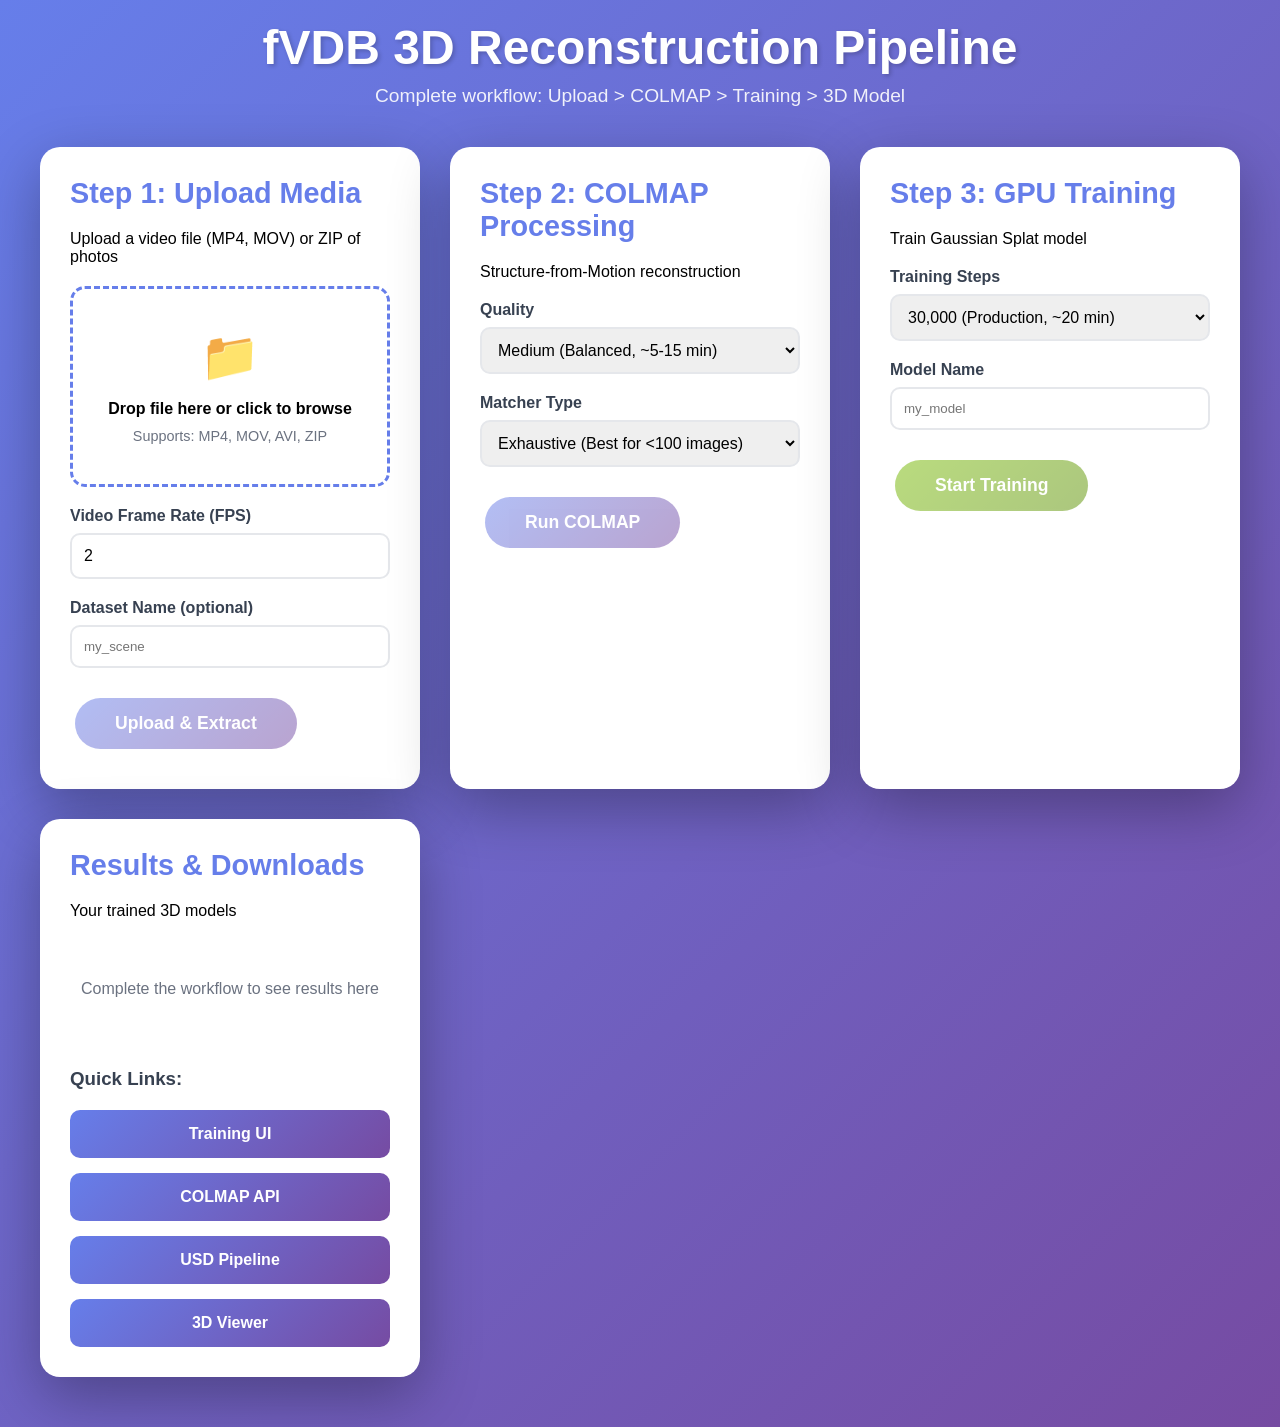
==== streaming-server/workflow.html @ b70353fe "Initial commit: fVDB Docker workflow for 3D Gaussian Splatting - COLMAP processing service for image" ====
<!DOCTYPE html>
<html>
<head>
    <title>fVDB 3D Reconstruction Pipeline</title>
    <style>
        * { margin: 0; padding: 0; box-sizing: border-box; }
        body {
            font-family: -apple-system, BlinkMacSystemFont, 'Segoe UI', Roboto, Oxygen, Ubuntu, Cantarell, sans-serif;
            background: linear-gradient(135deg, #667eea 0%, #764ba2 100%);
            min-height: 100vh;
            padding: 20px;
        }
        .container {
            max-width: 1200px;
            margin: 0 auto;
        }
        .header {
            text-align: center;
            color: white;
            margin-bottom: 40px;
        }
        .header h1 {
            font-size: 3em;
            margin-bottom: 10px;
            text-shadow: 2px 2px 4px rgba(0,0,0,0.2);
        }
        .header p {
            font-size: 1.2em;
            opacity: 0.9;
        }
        .workflow-grid {
            display: grid;
            grid-template-columns: repeat(auto-fit, minmax(350px, 1fr));
            gap: 30px;
            margin-bottom: 30px;
        }
        .card {
            background: white;
            border-radius: 20px;
            padding: 30px;
            box-shadow: 0 20px 60px rgba(0,0,0,0.3);
            transition: transform 0.3s ease;
        }
        .card:hover {
            transform: translateY(-5px);
        }
        .card h2 {
            color: #667eea;
            margin-bottom: 20px;
            font-size: 1.8em;
        }
        .upload-zone {
            border: 3px dashed #667eea;
            border-radius: 15px;
            padding: 40px 20px;
            text-align: center;
            cursor: pointer;
            transition: all 0.3s ease;
            margin: 20px 0;
        }
        .upload-zone:hover {
            border-color: #764ba2;
            background: #f7f9fc;
        }
        .upload-zone.dragover {
            background: #e7f3ff;
            border-color: #76b900;
        }
        .upload-icon {
            font-size: 3em;
            color: #667eea;
            margin-bottom: 15px;
        }
        input[type="file"] {
            display: none;
        }
        .btn {
            display: inline-block;
            padding: 15px 40px;
            background: linear-gradient(135deg, #667eea 0%, #764ba2 100%);
            color: white;
            border: none;
            border-radius: 30px;
            font-size: 1.1em;
            font-weight: 600;
            cursor: pointer;
            transition: all 0.3s ease;
            text-decoration: none;
            margin: 10px 5px;
        }
        .btn:hover {
            transform: scale(1.05);
            box-shadow: 0 10px 25px rgba(102, 126, 234, 0.4);
        }
        .btn:disabled {
            opacity: 0.5;
            cursor: not-allowed;
            transform: none;
        }
        .btn-success {
            background: linear-gradient(135deg, #76b900 0%, #5a8f00 100%);
        }
        .btn-secondary {
            background: linear-gradient(135deg, #f093fb 0%, #f5576c 100%);
        }
        .status-box {
            background: #f7f9fc;
            border-left: 4px solid #667eea;
            padding: 20px;
            border-radius: 10px;
            margin: 20px 0;
        }
        .status-box.processing {
            border-color: #3b82f6;
            background: #eff6ff;
        }
        .status-box.complete {
            border-color: #76b900;
            background: #f0fdf4;
        }
        .status-box.error {
            border-color: #ef4444;
            background: #fef2f2;
        }
        .progress-bar {
            width: 100%;
            height: 30px;
            background: #e5e7eb;
            border-radius: 15px;
            overflow: hidden;
            margin: 15px 0;
        }
        .progress-fill {
            height: 100%;
            background: linear-gradient(90deg, #667eea 0%, #764ba2 100%);
            transition: width 0.5s ease;
            display: flex;
            align-items: center;
            justify-content: center;
            color: white;
            font-weight: 600;
        }
        .option-group {
            margin: 20px 0;
        }
        .option-group label {
            display: block;
            margin-bottom: 8px;
            font-weight: 600;
            color: #374151;
        }
        .option-group select,
        .option-group input[type="number"] {
            width: 100%;
            padding: 12px;
            border: 2px solid #e5e7eb;
            border-radius: 10px;
            font-size: 1em;
        }
        .services-grid {
            display: grid;
            grid-template-columns: repeat(auto-fit, minmax(200px, 1fr));
            gap: 15px;
            margin-top: 20px;
        }
        .service-link {
            display: block;
            padding: 15px;
            background: linear-gradient(135deg, #667eea 0%, #764ba2 100%);
            color: white;
            text-decoration: none;
            border-radius: 10px;
            text-align: center;
            font-weight: 600;
            transition: transform 0.3s ease;
        }
        .service-link:hover {
            transform: translateY(-3px);
            box-shadow: 0 5px 15px rgba(0,0,0,0.2);
        }
        .job-list {
            max-height: 400px;
            overflow-y: auto;
        }
        .job-item {
            padding: 15px;
            background: #f7f9fc;
            border-radius: 10px;
            margin: 10px 0;
            display: flex;
            justify-content: space-between;
            align-items: center;
        }
        .job-status {
            padding: 5px 15px;
            border-radius: 20px;
            font-size: 0.9em;
            font-weight: 600;
        }
        .status-processing { background: #3b82f6; color: white; }
        .status-completed { background: #76b900; color: white; }
        .status-failed { background: #ef4444; color: white; }
        .file-info {
            background: #e7f3ff;
            padding: 15px;
            border-radius: 10px;
            margin: 15px 0;
        }
        .file-info strong {
            color: #667eea;
        }
    </style>
</head>
<body>
    <div class="container">
        <div class="header">
            <h1>fVDB 3D Reconstruction Pipeline</h1>
            <p>Complete workflow: Upload > COLMAP > Training > 3D Model</p>
        </div>

        <div class="workflow-grid">
            <!-- Step 1: Upload -->
            <div class="card">
                <h2>Step 1: Upload Media</h2>
                <p style="margin-bottom: 20px;">Upload a video file (MP4, MOV) or ZIP of photos</p>
                
                <div class="upload-zone" id="uploadZone">
                    <div class="upload-icon">&#128193;</div>
                    <p><strong>Drop file here or click to browse</strong></p>
                    <p style="font-size: 0.9em; color: #6b7280; margin-top: 10px;">
                        Supports: MP4, MOV, AVI, ZIP
                    </p>
                </div>
                <input type="file" id="fileInput" accept=".mp4,.mov,.avi,.zip,.mkv" />
                
                <div id="fileInfo" class="file-info" style="display: none;"></div>
                
                <div class="option-group">
                    <label>Video Frame Rate (FPS)</label>
                    <input type="number" id="fpsInput" value="2" min="1" max="30" step="0.5" />
                </div>
                
                <div class="option-group">
                    <label>Dataset Name (optional)</label>
                    <input type="text" id="datasetName" placeholder="my_scene" style="width: 100%; padding: 12px; border: 2px solid #e5e7eb; border-radius: 10px;" />
                </div>
                
                <button class="btn" id="uploadBtn" disabled>Upload & Extract</button>
            </div>

            <!-- Step 2: COLMAP Processing -->
            <div class="card">
                <h2>Step 2: COLMAP Processing</h2>
                <p style="margin-bottom: 20px;">Structure-from-Motion reconstruction</p>
                
                <div class="option-group">
                    <label>Quality</label>
                    <select id="qualitySelect">
                        <option value="low">Low (Fast, ~2-5 min)</option>
                        <option value="medium" selected>Medium (Balanced, ~5-15 min)</option>
                        <option value="high">High (Quality, ~15-30 min)</option>
                        <option value="extreme">Extreme (Best, ~30-60 min)</option>
                    </select>
                </div>
                
                <div class="option-group">
                    <label>Matcher Type</label>
                    <select id="matcherSelect">
                        <option value="exhaustive" selected>Exhaustive (Best for <100 images)</option>
                        <option value="sequential">Sequential (For video sequences)</option>
                    </select>
                </div>
                
                <button class="btn" id="processBtn" disabled>Run COLMAP</button>
                
                <div id="colmapStatus" class="status-box" style="display: none;">
                    <div id="colmapMessage">Waiting...</div>
                    <div class="progress-bar">
                        <div class="progress-fill" id="colmapProgress" style="width: 0%">0%</div>
                    </div>
                </div>
            </div>

            <!-- Step 3: Training -->
            <div class="card">
                <h2>Step 3: GPU Training</h2>
                <p style="margin-bottom: 20px;">Train Gaussian Splat model</p>
                
                <div class="option-group">
                    <label>Training Steps</label>
                    <select id="stepsSelect">
                        <option value="7000">7,000 (Quick preview, ~5 min)</option>
                        <option value="30000" selected>30,000 (Production, ~20 min)</option>
                        <option value="62200">62,200 (Maximum quality, ~45 min)</option>
                    </select>
                </div>
                
                <div class="option-group">
                    <label>Model Name</label>
                    <input type="text" id="modelName" placeholder="my_model" style="width: 100%; padding: 12px; border: 2px solid #e5e7eb; border-radius: 10px;" />
                </div>
                
                <button class="btn btn-success" id="trainBtn" disabled>Start Training</button>
                
                <div id="trainingStatus" class="status-box" style="display: none;">
                    <div id="trainingMessage">Waiting...</div>
                    <div class="progress-bar">
                        <div class="progress-fill" id="trainingProgress" style="width: 0%">0%</div>
                    </div>
                </div>
            </div>

            <!-- Results & Downloads -->
            <div class="card">
                <h2>Results & Downloads</h2>
                <p style="margin-bottom: 20px;">Your trained 3D models</p>
                
                <div id="resultsArea">
                    <p style="text-align: center; color: #6b7280; padding: 40px 0;">
                        Complete the workflow to see results here
                    </p>
                </div>
                
                <div style="margin-top: 30px;">
                    <h3 style="margin-bottom: 15px; color: #374151;">Quick Links:</h3>
                    <div class="services-grid">
                        <a href="http://localhost:8000" target="_blank" class="service-link">Training UI</a>
                        <a href="http://localhost:8003/api" target="_blank" class="service-link">COLMAP API</a>
                        <a href="http://localhost:8002" target="_blank" class="service-link">USD Pipeline</a>
                        <a href="/test" class="service-link">3D Viewer</a>
                    </div>
                </div>
            </div>
        </div>
    </div>

    <script>
        let currentDatasetId = null;
        let currentFile = null;
        let colmapJobId = null;
        let trainingJobId = null;

        // Upload zone drag & drop
        const uploadZone = document.getElementById('uploadZone');
        const fileInput = document.getElementById('fileInput');
        const uploadBtn = document.getElementById('uploadBtn');
        
        uploadZone.addEventListener('click', () => fileInput.click());
        
        uploadZone.addEventListener('dragover', (e) => {
            e.preventDefault();
            uploadZone.classList.add('dragover');
        });
        
        uploadZone.addEventListener('dragleave', () => {
            uploadZone.classList.remove('dragover');
        });
        
        uploadZone.addEventListener('drop', (e) => {
            e.preventDefault();
            uploadZone.classList.remove('dragover');
            if (e.dataTransfer.files.length > 0) {
                fileInput.files = e.dataTransfer.files;
                handleFileSelect();
            }
        });
        
        fileInput.addEventListener('change', handleFileSelect);
        
        function handleFileSelect() {
            currentFile = fileInput.files[0];
            if (currentFile) {
                const fileInfo = document.getElementById('fileInfo');
                const sizeMB = (currentFile.size / 1024 / 1024).toFixed(2);
                const fileType = currentFile.name.endsWith('.zip') ? 'Photo Archive' : 'Video File';
                
                fileInfo.innerHTML = `
                    <strong>Selected:</strong> ${currentFile.name}<br>
                    <strong>Type:</strong> ${fileType}<br>
                    <strong>Size:</strong> ${sizeMB} MB
                `;
                fileInfo.style.display = 'block';
                uploadBtn.disabled = false;
            }
        }
        
        // Upload & Extract
        uploadBtn.addEventListener('click', async () => {
            if (!currentFile) return;
            
            uploadBtn.disabled = true;
            uploadBtn.textContent = 'Uploading...';
            
            const formData = new FormData();
            formData.append('file', currentFile);
            
            const fps = document.getElementById('fpsInput').value;
            const datasetName = document.getElementById('datasetName').value || null;
            
            try {
                let endpoint;
                if (currentFile.name.endsWith('.zip')) {
                    endpoint = 'http://localhost:8003/upload';
                    if (datasetName) formData.append('dataset_name', datasetName);
                } else {
                    endpoint = `http://localhost:8003/video/extract?fps=${fps}`;
                    if (datasetName) endpoint += `&dataset_name=${datasetName}`;
                }
                
                const response = await fetch(endpoint, {
                    method: 'POST',
                    body: formData
                });
                
                if (!response.ok) throw new Error('Upload failed');
                
                const result = await response.json();
                currentDatasetId = result.dataset_id;
                
                alert(`✅ Success! ${result.num_images} images ready.\nDataset ID: ${currentDatasetId}`);
                
                document.getElementById('processBtn').disabled = false;
                uploadBtn.textContent = 'Upload & Extract';
                
            } catch (error) {
                alert('❌ Upload failed: ' + error.message);
                uploadBtn.disabled = false;
                uploadBtn.textContent = 'Upload & Extract';
            }
        });
        
        // COLMAP Processing
        document.getElementById('processBtn').addEventListener('click', async () => {
            if (!currentDatasetId) return;
            
            const processBtn = document.getElementById('processBtn');
            processBtn.disabled = true;
            
            const quality = document.getElementById('qualitySelect').value;
            const matcher = document.getElementById('matcherSelect').value;
            
            try {
                const response = await fetch('http://localhost:8003/process', {
                    method: 'POST',
                    headers: { 'Content-Type': 'application/json' },
                    body: JSON.stringify({
                        dataset_id: currentDatasetId,
                        quality: quality,
                        matcher: matcher
                    })
                });
                
                if (!response.ok) throw new Error('COLMAP processing failed to start');
                
                const result = await response.json();
                colmapJobId = result.job_id;
                
                document.getElementById('colmapStatus').style.display = 'block';
                monitorColmapProgress();
                
            } catch (error) {
                alert('❌ COLMAP failed: ' + error.message);
                processBtn.disabled = false;
            }
        });
        
        // Monitor COLMAP progress
        async function monitorColmapProgress() {
            const statusBox = document.getElementById('colmapStatus');
            const message = document.getElementById('colmapMessage');
            const progress = document.getElementById('colmapProgress');
            
            const interval = setInterval(async () => {
                try {
                    const response = await fetch(`http://localhost:8003/jobs/${colmapJobId}`);
                    const job = await response.json();
                    
                    const percent = Math.round(job.progress * 100);
                    progress.style.width = percent + '%';
                    progress.textContent = percent + '%';
                    message.textContent = job.message;
                    
                    statusBox.className = 'status-box processing';
                    
                    if (job.status === 'completed') {
                        clearInterval(interval);
                        statusBox.className = 'status-box complete';
                        message.textContent = '✅ COLMAP complete! Ready for training.';
                        document.getElementById('trainBtn').disabled = false;
                    } else if (job.status === 'failed') {
                        clearInterval(interval);
                        statusBox.className = 'status-box error';
                        message.textContent = '❌ COLMAP failed: ' + (job.error || 'Unknown error');
                    }
                } catch (error) {
                    console.error('Error checking status:', error);
                }
            }, 2000);
        }
        
        // Training
        document.getElementById('trainBtn').addEventListener('click', async () => {
            if (!colmapJobId) return;
            
            const trainBtn = document.getElementById('trainBtn');
            trainBtn.disabled = true;
            
            const steps = document.getElementById('stepsSelect').value;
            const modelName = document.getElementById('modelName').value || 'trained_model';
            
            try {
                // First, download COLMAP result
                const colmapZip = await fetch(`http://localhost:8003/download/${colmapJobId}`);
                const colmapBlob = await colmapZip.blob();
                
                // Upload to training service
                const formData = new FormData();
                formData.append('file', colmapBlob, `${currentDatasetId}_colmap.zip`);
                formData.append('dataset_name', currentDatasetId);
                
                const uploadResp = await fetch('http://localhost:8000/datasets/upload', {
                    method: 'POST',
                    body: formData
                });
                
                if (!uploadResp.ok) throw new Error('Failed to upload to training service');
                
                // Start training
                const trainResp = await fetch('http://localhost:8000/train', {
                    method: 'POST',
                    headers: { 'Content-Type': 'application/json' },
                    body: JSON.stringify({
                        dataset_id: currentDatasetId,
                        num_training_steps: parseInt(steps),
                        output_name: modelName
                    })
                });
                
                if (!trainResp.ok) throw new Error('Training failed to start');
                
                const result = await trainResp.json();
                trainingJobId = result.job_id;
                
                document.getElementById('trainingStatus').style.display = 'block';
                monitorTrainingProgress();
                
            } catch (error) {
                alert('❌ Training failed: ' + error.message);
                trainBtn.disabled = false;
            }
        });
        
        // Monitor training progress
        async function monitorTrainingProgress() {
            const statusBox = document.getElementById('trainingStatus');
            const message = document.getElementById('trainingMessage');
            const progress = document.getElementById('trainingProgress');
            
            const interval = setInterval(async () => {
                try {
                    const response = await fetch(`http://localhost:8000/jobs/${trainingJobId}`);
                    const job = await response.json();
                    
                    const percent = Math.round(job.progress * 100);
                    progress.style.width = percent + '%';
                    progress.textContent = percent + '%';
                    message.textContent = job.message;
                    
                    statusBox.className = 'status-box processing';
                    
                    if (job.status === 'completed') {
                        clearInterval(interval);
                        statusBox.className = 'status-box complete';
                        message.textContent = '✅ Training complete!';
                        showResults(job);
                    } else if (job.status === 'failed') {
                        clearInterval(interval);
                        statusBox.className = 'status-box error';
                        message.textContent = '❌ Training failed: ' + (job.error || 'Unknown error');
                    }
                } catch (error) {
                    console.error('Error checking status:', error);
                }
            }, 3000);
        }
        
        // Show results
        function showResults(job) {
            const resultsArea = document.getElementById('resultsArea');
            resultsArea.innerHTML = `
                <div class="status-box complete">
                    <h3 style="color: #76b900; margin-bottom: 15px;">🎉 Training Complete!</h3>
                    <p><strong>Job ID:</strong> ${job.job_id}</p>
                    <p><strong>Model:</strong> ${job.output_name}</p>
                    <p style="margin-top: 20px;">
                        <a href="http://localhost:8000/outputs/${job.job_id}/${job.output_name}.ply" 
                           class="btn" download style="display: inline-block;">
                            📥 Download PLY Model
                        </a>
                    </p>
                    <p style="margin-top: 10px;">
                        <a href="http://localhost:8002" target="_blank" class="btn btn-secondary" style="display: inline-block;">
                            🎬 Convert to USD
                        </a>
                    </p>
                </div>
            `;
        }
    </script>
</body>
</html>
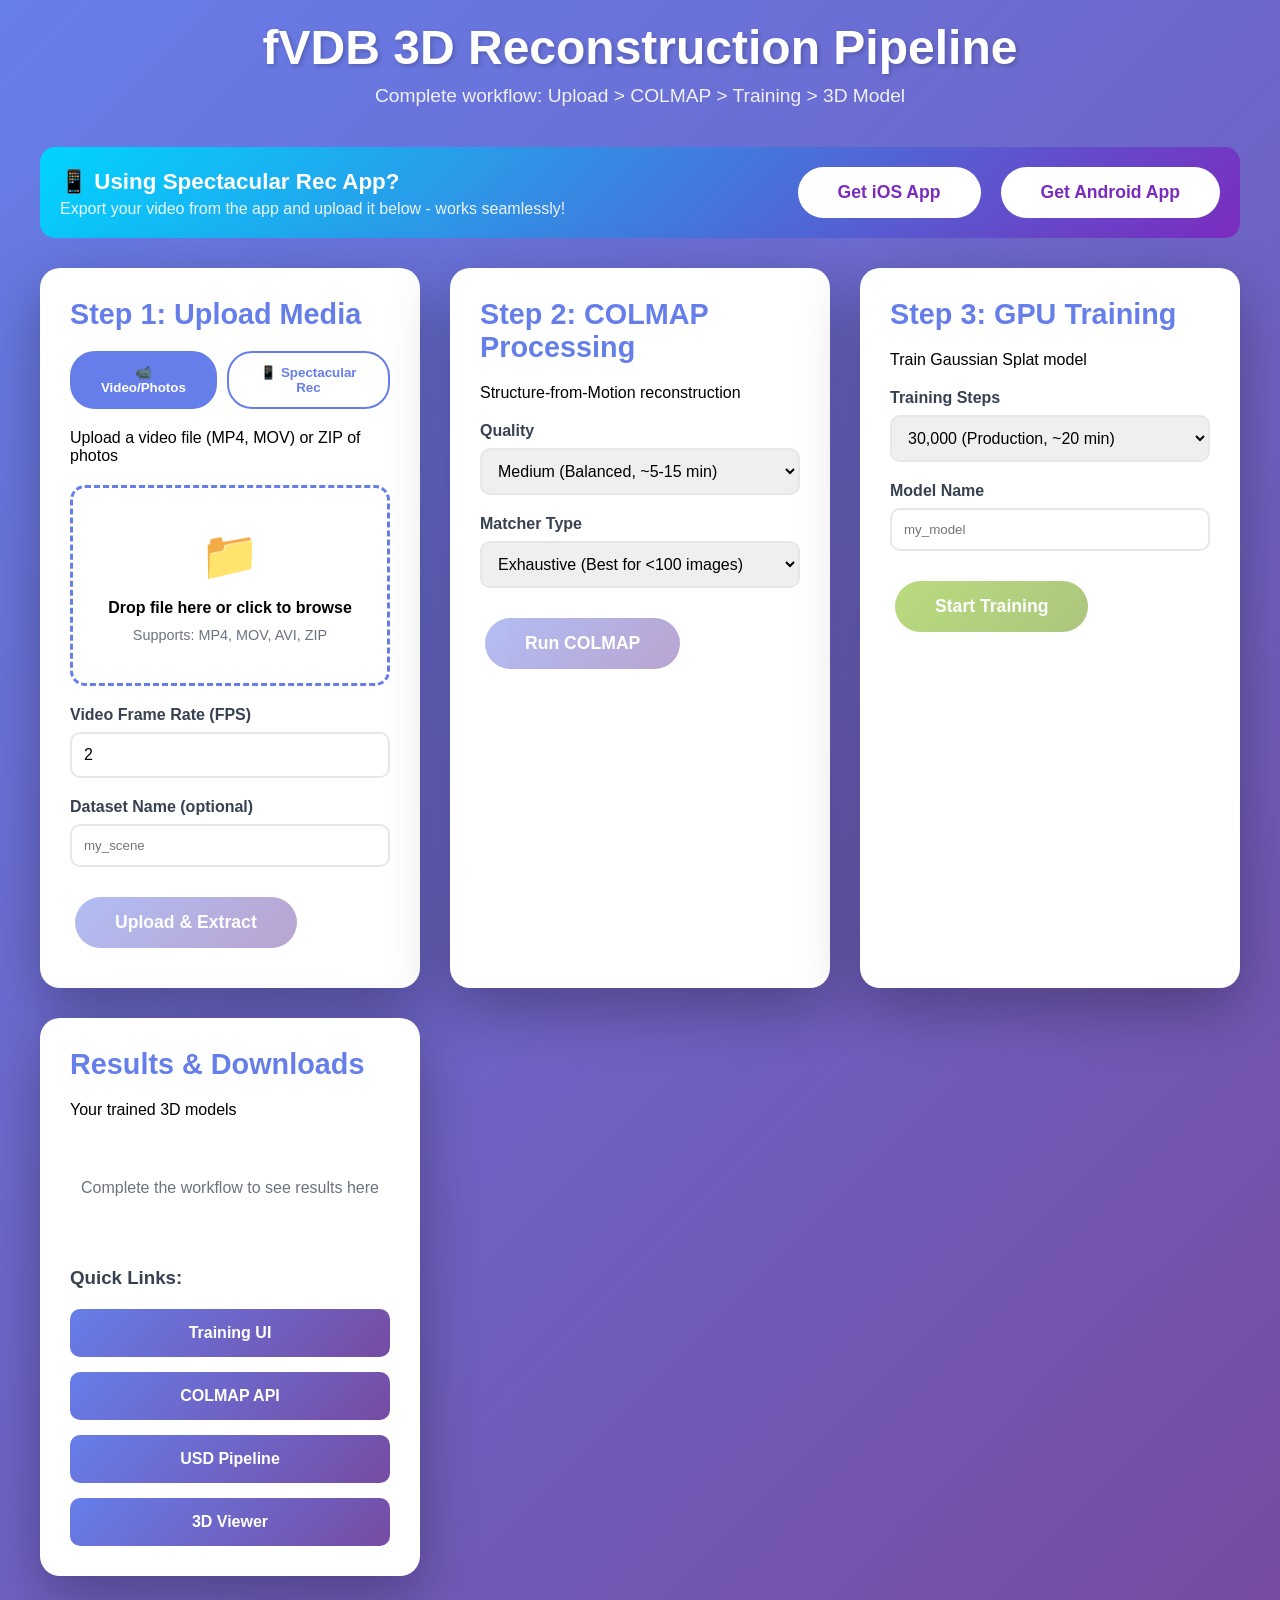
==== commit 708966d5: "Add Spectacular Rec integration to workflow page - Added Spectacular Rec banner with app store links" ====
--- a/streaming-server/workflow.html
+++ b/streaming-server/workflow.html
@@ -209,6 +209,90 @@
         .file-info strong {
             color: #667eea;
         }
+        .spectacular-banner {
+            background: linear-gradient(135deg, #00d4ff 0%, #7b2cbf 100%);
+            color: white;
+            padding: 20px;
+            border-radius: 15px;
+            margin-bottom: 30px;
+            display: flex;
+            align-items: center;
+            gap: 20px;
+            flex-wrap: wrap;
+        }
+        .spectacular-banner h3 {
+            margin: 0;
+            font-size: 1.4em;
+        }
+        .spectacular-banner p {
+            margin: 5px 0 0 0;
+            opacity: 0.9;
+        }
+        .spectacular-banner .btn {
+            background: white;
+            color: #7b2cbf;
+            margin: 0;
+        }
+        .device-badges {
+            display: flex;
+            gap: 10px;
+            flex-wrap: wrap;
+            margin: 15px 0;
+        }
+        .device-badge {
+            background: #f0f0f0;
+            padding: 8px 15px;
+            border-radius: 20px;
+            font-size: 0.85em;
+            display: flex;
+            align-items: center;
+            gap: 5px;
+        }
+        .tab-container {
+            display: flex;
+            gap: 10px;
+            margin-bottom: 20px;
+        }
+        .tab-btn {
+            padding: 12px 25px;
+            border: 2px solid #667eea;
+            background: white;
+            color: #667eea;
+            border-radius: 25px;
+            cursor: pointer;
+            font-weight: 600;
+            transition: all 0.3s;
+        }
+        .tab-btn.active {
+            background: #667eea;
+            color: white;
+        }
+        .tab-btn:hover {
+            background: #667eea;
+            color: white;
+        }
+        .tab-content {
+            display: none;
+        }
+        .tab-content.active {
+            display: block;
+        }
+        .spectacular-info {
+            background: linear-gradient(135deg, #e0f7ff 0%, #f3e8ff 100%);
+            border: 2px solid #00d4ff;
+            padding: 15px;
+            border-radius: 10px;
+            margin: 15px 0;
+        }
+        .spectacular-info h4 {
+            color: #7b2cbf;
+            margin: 0 0 10px 0;
+        }
+        .spectacular-info ul {
+            margin: 0;
+            padding-left: 20px;
+            color: #555;
+        }
     </style>
 </head>
 <body>
@@ -218,19 +302,68 @@
             <p>Complete workflow: Upload > COLMAP > Training > 3D Model</p>
         </div>
 
+        <!-- Spectacular Rec Banner -->
+        <div class="spectacular-banner">
+            <div style="flex: 1;">
+                <h3>📱 Using Spectacular Rec App?</h3>
+                <p>Export your video from the app and upload it below - works seamlessly!</p>
+            </div>
+            <a href="https://apps.apple.com/us/app/spectacular-rec/id6473188128" target="_blank" class="btn">Get iOS App</a>
+            <a href="https://play.google.com/store/apps/details?id=com.spectacularai.rec" target="_blank" class="btn">Get Android App</a>
+        </div>
+
         <div class="workflow-grid">
             <!-- Step 1: Upload -->
             <div class="card">
                 <h2>Step 1: Upload Media</h2>
-                <p style="margin-bottom: 20px;">Upload a video file (MP4, MOV) or ZIP of photos</p>
-                
-                <div class="upload-zone" id="uploadZone">
-                    <div class="upload-icon">&#128193;</div>
-                    <p><strong>Drop file here or click to browse</strong></p>
-                    <p style="font-size: 0.9em; color: #6b7280; margin-top: 10px;">
-                        Supports: MP4, MOV, AVI, ZIP
-                    </p>
-                </div>
+                
+                <!-- Input Source Tabs -->
+                <div class="tab-container">
+                    <button class="tab-btn active" onclick="switchTab('standard')">📹 Video/Photos</button>
+                    <button class="tab-btn" onclick="switchTab('spectacular')">📱 Spectacular Rec</button>
+                </div>
+                
+                <!-- Standard Upload Tab -->
+                <div id="tab-standard" class="tab-content active">
+                    <p style="margin-bottom: 15px;">Upload a video file (MP4, MOV) or ZIP of photos</p>
+                    
+                    <div class="upload-zone" id="uploadZone">
+                        <div class="upload-icon">&#128193;</div>
+                        <p><strong>Drop file here or click to browse</strong></p>
+                        <p style="font-size: 0.9em; color: #6b7280; margin-top: 10px;">
+                            Supports: MP4, MOV, AVI, ZIP
+                        </p>
+                    </div>
+                </div>
+                
+                <!-- Spectacular Rec Tab -->
+                <div id="tab-spectacular" class="tab-content">
+                    <div class="spectacular-info">
+                        <h4>📱 How to use Spectacular Rec:</h4>
+                        <ul>
+                            <li><strong>Record</strong> your scene in the app</li>
+                            <li><strong>Export</strong> as video (MP4/MOV)</li>
+                            <li><strong>Transfer</strong> to computer (AirDrop, iCloud, etc.)</li>
+                            <li><strong>Upload</strong> the video below</li>
+                        </ul>
+                    </div>
+                    
+                    <div class="device-badges">
+                        <span class="device-badge">📱 iPhone</span>
+                        <span class="device-badge">🤖 Android</span>
+                        <span class="device-badge">📷 OAK-D</span>
+                        <span class="device-badge">🎥 RealSense</span>
+                    </div>
+                    
+                    <div class="upload-zone" id="uploadZoneSpectacular">
+                        <div class="upload-icon">📱</div>
+                        <p><strong>Drop Spectacular Rec export here</strong></p>
+                        <p style="font-size: 0.9em; color: #6b7280; margin-top: 10px;">
+                            Video (MP4/MOV) or Recording ZIP
+                        </p>
+                    </div>
+                </div>
+                
                 <input type="file" id="fileInput" accept=".mp4,.mov,.avi,.zip,.mkv" />
                 
                 <div id="fileInfo" class="file-info" style="display: none;"></div>
@@ -339,23 +472,36 @@
         let currentFile = null;
         let colmapJobId = null;
         let trainingJobId = null;
+        let isSpectacularRec = false;
+
+        // Tab switching
+        function switchTab(tabName) {
+            // Update tab buttons
+            document.querySelectorAll('.tab-btn').forEach(btn => btn.classList.remove('active'));
+            event.target.classList.add('active');
+            
+            // Update tab content
+            document.querySelectorAll('.tab-content').forEach(content => content.classList.remove('active'));
+            document.getElementById('tab-' + tabName).classList.add('active');
+            
+            isSpectacularRec = (tabName === 'spectacular');
+        }
 
         // Upload zone drag & drop
         const uploadZone = document.getElementById('uploadZone');
+        const uploadZoneSpectacular = document.getElementById('uploadZoneSpectacular');
         const fileInput = document.getElementById('fileInput');
         const uploadBtn = document.getElementById('uploadBtn');
         
+        // Standard upload zone
         uploadZone.addEventListener('click', () => fileInput.click());
-        
         uploadZone.addEventListener('dragover', (e) => {
             e.preventDefault();
             uploadZone.classList.add('dragover');
         });
-        
         uploadZone.addEventListener('dragleave', () => {
             uploadZone.classList.remove('dragover');
         });
-        
         uploadZone.addEventListener('drop', (e) => {
             e.preventDefault();
             uploadZone.classList.remove('dragover');
@@ -365,6 +511,24 @@
             }
         });
         
+        // Spectacular Rec upload zone
+        uploadZoneSpectacular.addEventListener('click', () => fileInput.click());
+        uploadZoneSpectacular.addEventListener('dragover', (e) => {
+            e.preventDefault();
+            uploadZoneSpectacular.classList.add('dragover');
+        });
+        uploadZoneSpectacular.addEventListener('dragleave', () => {
+            uploadZoneSpectacular.classList.remove('dragover');
+        });
+        uploadZoneSpectacular.addEventListener('drop', (e) => {
+            e.preventDefault();
+            uploadZoneSpectacular.classList.remove('dragover');
+            if (e.dataTransfer.files.length > 0) {
+                fileInput.files = e.dataTransfer.files;
+                handleFileSelect();
+            }
+        });
+        
         fileInput.addEventListener('change', handleFileSelect);
         
         function handleFileSelect() {
@@ -372,7 +536,10 @@
             if (currentFile) {
                 const fileInfo = document.getElementById('fileInfo');
                 const sizeMB = (currentFile.size / 1024 / 1024).toFixed(2);
-                const fileType = currentFile.name.endsWith('.zip') ? 'Photo Archive' : 'Video File';
+                let fileType = currentFile.name.endsWith('.zip') ? 'Photo Archive' : 'Video File';
+                if (isSpectacularRec) {
+                    fileType = '📱 Spectacular Rec ' + fileType;
+                }
                 
                 fileInfo.innerHTML = `
                     <strong>Selected:</strong> ${currentFile.name}<br>
@@ -381,6 +548,12 @@
                 `;
                 fileInfo.style.display = 'block';
                 uploadBtn.disabled = false;
+                
+                // Auto-fill dataset name from filename
+                const datasetInput = document.getElementById('datasetName');
+                if (!datasetInput.value) {
+                    datasetInput.value = currentFile.name.replace(/\.[^/.]+$/, '').replace(/[^a-zA-Z0-9]/g, '_');
+                }
             }
         }
         
